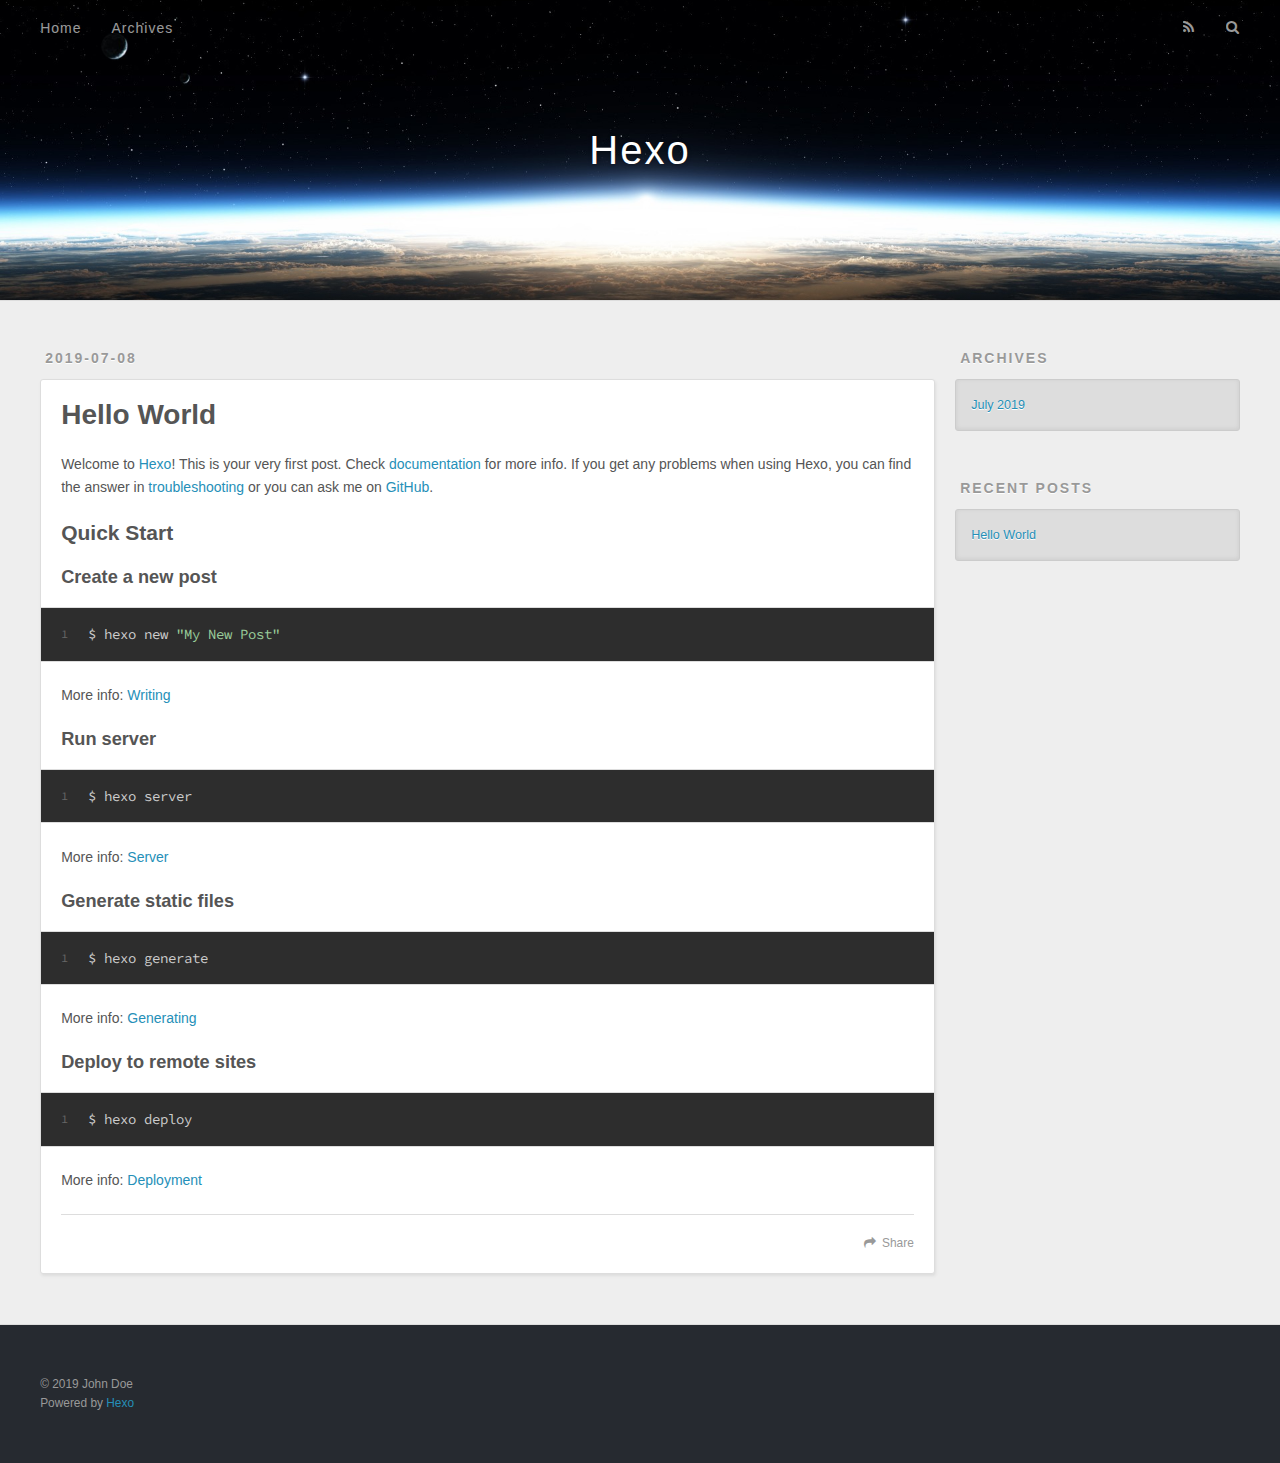
==== index.html @ 085c692a "Site updated: 2019-07-08 19:31:54" ====
<!DOCTYPE html>
<html>
<head><meta name="generator" content="Hexo 3.9.0">
  <meta charset="utf-8">
  

  
  <title>Hexo</title>
  <meta name="viewport" content="width=device-width, initial-scale=1, maximum-scale=1">
  <meta property="og:type" content="website">
<meta property="og:title" content="Hexo">
<meta property="og:url" content="http://yoursite.com/index.html">
<meta property="og:site_name" content="Hexo">
<meta property="og:locale" content="default">
<meta name="twitter:card" content="summary">
<meta name="twitter:title" content="Hexo">
  
    <link rel="alternate" href="/atom.xml" title="Hexo" type="application/atom+xml">
  
  
    <link rel="icon" href="/favicon.png">
  
  
    <link href="//fonts.googleapis.com/css?family=Source+Code+Pro" rel="stylesheet" type="text/css">
  
  <link rel="stylesheet" href="/css/style.css">
</head>
</html>
<body>
  <div id="container">
    <div id="wrap">
      <header id="header">
  <div id="banner"></div>
  <div id="header-outer" class="outer">
    <div id="header-title" class="inner">
      <h1 id="logo-wrap">
        <a href="/" id="logo">Hexo</a>
      </h1>
      
    </div>
    <div id="header-inner" class="inner">
      <nav id="main-nav">
        <a id="main-nav-toggle" class="nav-icon"></a>
        
          <a class="main-nav-link" href="/">Home</a>
        
          <a class="main-nav-link" href="/archives">Archives</a>
        
      </nav>
      <nav id="sub-nav">
        
          <a id="nav-rss-link" class="nav-icon" href="/atom.xml" title="RSS Feed"></a>
        
        <a id="nav-search-btn" class="nav-icon" title="Search"></a>
      </nav>
      <div id="search-form-wrap">
        <form action="//google.com/search" method="get" accept-charset="UTF-8" class="search-form"><input type="search" name="q" class="search-form-input" placeholder="Search"><button type="submit" class="search-form-submit">&#xF002;</button><input type="hidden" name="sitesearch" value="http://yoursite.com"></form>
      </div>
    </div>
  </div>
</header>
      <div class="outer">
        <section id="main">
  
    <article id="post-hello-world" class="article article-type-post" itemscope itemprop="blogPost">
  <div class="article-meta">
    <a href="/2019/07/08/hello-world/" class="article-date">
  <time datetime="2019-07-08T11:22:03.068Z" itemprop="datePublished">2019-07-08</time>
</a>
    
  </div>
  <div class="article-inner">
    
    
      <header class="article-header">
        
  
    <h1 itemprop="name">
      <a class="article-title" href="/2019/07/08/hello-world/">Hello World</a>
    </h1>
  

      </header>
    
    <div class="article-entry" itemprop="articleBody">
      
        <p>Welcome to <a href="https://hexo.io/" target="_blank" rel="noopener">Hexo</a>! This is your very first post. Check <a href="https://hexo.io/docs/" target="_blank" rel="noopener">documentation</a> for more info. If you get any problems when using Hexo, you can find the answer in <a href="https://hexo.io/docs/troubleshooting.html" target="_blank" rel="noopener">troubleshooting</a> or you can ask me on <a href="https://github.com/hexojs/hexo/issues" target="_blank" rel="noopener">GitHub</a>.</p>
<h2 id="Quick-Start"><a href="#Quick-Start" class="headerlink" title="Quick Start"></a>Quick Start</h2><h3 id="Create-a-new-post"><a href="#Create-a-new-post" class="headerlink" title="Create a new post"></a>Create a new post</h3><figure class="highlight bash"><table><tr><td class="gutter"><pre><span class="line">1</span><br></pre></td><td class="code"><pre><span class="line">$ hexo new <span class="string">"My New Post"</span></span><br></pre></td></tr></table></figure>
<p>More info: <a href="https://hexo.io/docs/writing.html" target="_blank" rel="noopener">Writing</a></p>
<h3 id="Run-server"><a href="#Run-server" class="headerlink" title="Run server"></a>Run server</h3><figure class="highlight bash"><table><tr><td class="gutter"><pre><span class="line">1</span><br></pre></td><td class="code"><pre><span class="line">$ hexo server</span><br></pre></td></tr></table></figure>
<p>More info: <a href="https://hexo.io/docs/server.html" target="_blank" rel="noopener">Server</a></p>
<h3 id="Generate-static-files"><a href="#Generate-static-files" class="headerlink" title="Generate static files"></a>Generate static files</h3><figure class="highlight bash"><table><tr><td class="gutter"><pre><span class="line">1</span><br></pre></td><td class="code"><pre><span class="line">$ hexo generate</span><br></pre></td></tr></table></figure>
<p>More info: <a href="https://hexo.io/docs/generating.html" target="_blank" rel="noopener">Generating</a></p>
<h3 id="Deploy-to-remote-sites"><a href="#Deploy-to-remote-sites" class="headerlink" title="Deploy to remote sites"></a>Deploy to remote sites</h3><figure class="highlight bash"><table><tr><td class="gutter"><pre><span class="line">1</span><br></pre></td><td class="code"><pre><span class="line">$ hexo deploy</span><br></pre></td></tr></table></figure>
<p>More info: <a href="https://hexo.io/docs/deployment.html" target="_blank" rel="noopener">Deployment</a></p>

      
    </div>
    <footer class="article-footer">
      <a data-url="http://yoursite.com/2019/07/08/hello-world/" data-id="cjxub2j800000m4uvscgwlo8j" class="article-share-link">Share</a>
      
      
    </footer>
  </div>
  
</article>


  


</section>
        
          <aside id="sidebar">
  
    

  
    

  
    
  
    
  <div class="widget-wrap">
    <h3 class="widget-title">Archives</h3>
    <div class="widget">
      <ul class="archive-list"><li class="archive-list-item"><a class="archive-list-link" href="/archives/2019/07/">July 2019</a></li></ul>
    </div>
  </div>


  
    
  <div class="widget-wrap">
    <h3 class="widget-title">Recent Posts</h3>
    <div class="widget">
      <ul>
        
          <li>
            <a href="/2019/07/08/hello-world/">Hello World</a>
          </li>
        
      </ul>
    </div>
  </div>

  
</aside>
        
      </div>
      <footer id="footer">
  
  <div class="outer">
    <div id="footer-info" class="inner">
      &copy; 2019 John Doe<br>
      Powered by <a href="http://hexo.io/" target="_blank">Hexo</a>
    </div>
  </div>
</footer>
    </div>
    <nav id="mobile-nav">
  
    <a href="/" class="mobile-nav-link">Home</a>
  
    <a href="/archives" class="mobile-nav-link">Archives</a>
  
</nav>
    

<script src="//ajax.googleapis.com/ajax/libs/jquery/2.0.3/jquery.min.js"></script>


  <link rel="stylesheet" href="/fancybox/jquery.fancybox.css">
  <script src="/fancybox/jquery.fancybox.pack.js"></script>


<script src="/js/script.js"></script>



  </div>
</body>
</html>
---- css/style.css ----
body {
  width: 100%;
}
body:before,
body:after {
  content: "";
  display: table;
}
body:after {
  clear: both;
}
html,
body,
div,
span,
applet,
object,
iframe,
h1,
h2,
h3,
h4,
h5,
h6,
p,
blockquote,
pre,
a,
abbr,
acronym,
address,
big,
cite,
code,
del,
dfn,
em,
img,
ins,
kbd,
q,
s,
samp,
small,
strike,
strong,
sub,
sup,
tt,
var,
dl,
dt,
dd,
ol,
ul,
li,
fieldset,
form,
label,
legend,
table,
caption,
tbody,
tfoot,
thead,
tr,
th,
td {
  margin: 0;
  padding: 0;
  border: 0;
  outline: 0;
  font-weight: inherit;
  font-style: inherit;
  font-family: inherit;
  font-size: 100%;
  vertical-align: baseline;
}
body {
  line-height: 1;
  color: #000;
  background: #fff;
}
ol,
ul {
  list-style: none;
}
table {
  border-collapse: separate;
  border-spacing: 0;
  vertical-align: middle;
}
caption,
th,
td {
  text-align: left;
  font-weight: normal;
  vertical-align: middle;
}
a img {
  border: none;
}
input,
button {
  margin: 0;
  padding: 0;
}
input::-moz-focus-inner,
button::-moz-focus-inner {
  border: 0;
  padding: 0;
}
@font-face {
  font-family: FontAwesome;
  font-style: normal;
  font-weight: normal;
  src: url("fonts/fontawesome-webfont.eot?v=#4.0.3");
  src: url("fonts/fontawesome-webfont.eot?#iefix&v=#4.0.3") format("embedded-opentype"), url("fonts/fontawesome-webfont.woff?v=#4.0.3") format("woff"), url("fonts/fontawesome-webfont.ttf?v=#4.0.3") format("truetype"), url("fonts/fontawesome-webfont.svg#fontawesomeregular?v=#4.0.3") format("svg");
}
html,
body,
#container {
  height: 100%;
}
body {
  background: #eee;
  font: 14px -apple-system, BlinkMacSystemFont, "Segoe UI", "Roboto", "Oxygen", "Ubuntu", "Cantarell", "Fira Sans", "Droid Sans", "Helvetica Neue", sans-serif;
  -webkit-text-size-adjust: 100%;
}
.outer {
  max-width: 1220px;
  margin: 0 auto;
  padding: 0 20px;
}
.outer:before,
.outer:after {
  content: "";
  display: table;
}
.outer:after {
  clear: both;
}
.inner {
  display: inline;
  float: left;
  width: 98.3333333333333%;
  margin: 0 0.8333333333333%;
}
.left,
.alignleft {
  float: left;
}
.right,
.alignright {
  float: right;
}
.clear {
  clear: both;
}
#container {
  position: relative;
}
.mobile-nav-on {
  overflow: hidden;
}
#wrap {
  height: 100%;
  width: 100%;
  position: absolute;
  top: 0;
  left: 0;
  -webkit-transition: 0.2s ease-out;
  -moz-transition: 0.2s ease-out;
  -ms-transition: 0.2s ease-out;
  transition: 0.2s ease-out;
  z-index: 1;
  background: #eee;
}
.mobile-nav-on #wrap {
  left: 280px;
}
@media screen and (min-width: 768px) {
  #main {
    display: inline;
    float: left;
    width: 73.3333333333333%;
    margin: 0 0.8333333333333%;
  }
}
.article-date,
.article-category-link,
.archive-year,
.widget-title {
  text-decoration: none;
  text-transform: uppercase;
  letter-spacing: 2px;
  color: #999;
  margin-bottom: 1em;
  margin-left: 5px;
  line-height: 1em;
  text-shadow: 0 1px #fff;
  font-weight: bold;
}
.article-inner,
.archive-article-inner {
  background: #fff;
  -webkit-box-shadow: 1px 2px 3px #ddd;
  box-shadow: 1px 2px 3px #ddd;
  border: 1px solid #ddd;
  border-radius: 3px;
}
.article-entry h1,
.widget h1 {
  font-size: 2em;
}
.article-entry h2,
.widget h2 {
  font-size: 1.5em;
}
.article-entry h3,
.widget h3 {
  font-size: 1.3em;
}
.article-entry h4,
.widget h4 {
  font-size: 1.2em;
}
.article-entry h5,
.widget h5 {
  font-size: 1em;
}
.article-entry h6,
.widget h6 {
  font-size: 1em;
  color: #999;
}
.article-entry hr,
.widget hr {
  border: 1px dashed #ddd;
}
.article-entry strong,
.widget strong {
  font-weight: bold;
}
.article-entry em,
.widget em,
.article-entry cite,
.widget cite {
  font-style: italic;
}
.article-entry sup,
.widget sup,
.article-entry sub,
.widget sub {
  font-size: 0.75em;
  line-height: 0;
  position: relative;
  vertical-align: baseline;
}
.article-entry sup,
.widget sup {
  top: -0.5em;
}
.article-entry sub,
.widget sub {
  bottom: -0.2em;
}
.article-entry small,
.widget small {
  font-size: 0.85em;
}
.article-entry acronym,
.widget acronym,
.article-entry abbr,
.widget abbr {
  border-bottom: 1px dotted;
}
.article-entry ul,
.widget ul,
.article-entry ol,
.widget ol,
.article-entry dl,
.widget dl {
  margin: 0 20px;
  line-height: 1.6em;
}
.article-entry ul ul,
.widget ul ul,
.article-entry ol ul,
.widget ol ul,
.article-entry ul ol,
.widget ul ol,
.article-entry ol ol,
.widget ol ol {
  margin-top: 0;
  margin-bottom: 0;
}
.article-entry ul,
.widget ul {
  list-style: disc;
}
.article-entry ol,
.widget ol {
  list-style: decimal;
}
.article-entry dt,
.widget dt {
  font-weight: bold;
}
#header {
  height: 300px;
  position: relative;
  border-bottom: 1px solid #ddd;
}
#header:before,
#header:after {
  content: "";
  position: absolute;
  left: 0;
  right: 0;
  height: 40px;
}
#header:before {
  top: 0;
  background: -webkit-linear-gradient(rgba(0,0,0,0.2), transparent);
  background: -moz-linear-gradient(rgba(0,0,0,0.2), transparent);
  background: -ms-linear-gradient(rgba(0,0,0,0.2), transparent);
  background: linear-gradient(rgba(0,0,0,0.2), transparent);
}
#header:after {
  bottom: 0;
  background: -webkit-linear-gradient(transparent, rgba(0,0,0,0.2));
  background: -moz-linear-gradient(transparent, rgba(0,0,0,0.2));
  background: -ms-linear-gradient(transparent, rgba(0,0,0,0.2));
  background: linear-gradient(transparent, rgba(0,0,0,0.2));
}
#header-outer {
  height: 100%;
  position: relative;
}
#header-inner {
  position: relative;
  overflow: hidden;
}
#banner {
  position: absolute;
  top: 0;
  left: 0;
  width: 100%;
  height: 100%;
  background: url("images/banner.jpg") center #000;
  -webkit-background-size: cover;
  -moz-background-size: cover;
  background-size: cover;
  z-index: -1;
}
#header-title {
  text-align: center;
  height: 40px;
  position: absolute;
  top: 50%;
  left: 0;
  margin-top: -20px;
}
#logo,
#subtitle {
  text-decoration: none;
  color: #fff;
  font-weight: 300;
  text-shadow: 0 1px 4px rgba(0,0,0,0.3);
}
#logo {
  font-size: 40px;
  line-height: 40px;
  letter-spacing: 2px;
}
#subtitle {
  font-size: 16px;
  line-height: 16px;
  letter-spacing: 1px;
}
#subtitle-wrap {
  margin-top: 16px;
}
#main-nav {
  float: left;
  margin-left: -15px;
}
.nav-icon,
.main-nav-link {
  float: left;
  color: #fff;
  opacity: 0.6;
  text-decoration: none;
  text-shadow: 0 1px rgba(0,0,0,0.2);
  -webkit-transition: opacity 0.2s;
  -moz-transition: opacity 0.2s;
  -ms-transition: opacity 0.2s;
  transition: opacity 0.2s;
  display: block;
  padding: 20px 15px;
}
.nav-icon:hover,
.main-nav-link:hover {
  opacity: 1;
}
.nav-icon {
  font-family: FontAwesome;
  text-align: center;
  font-size: 14px;
  width: 14px;
  height: 14px;
  padding: 20px 15px;
  position: relative;
  cursor: pointer;
}
.main-nav-link {
  font-weight: 300;
  letter-spacing: 1px;
}
@media screen and (max-width: 479px) {
  .main-nav-link {
    display: none;
  }
}
#main-nav-toggle {
  display: none;
}
#main-nav-toggle:before {
  content: "\f0c9";
}
@media screen and (max-width: 479px) {
  #main-nav-toggle {
    display: block;
  }
}
#sub-nav {
  float: right;
  margin-right: -15px;
}
#nav-rss-link:before {
  content: "\f09e";
}
#nav-search-btn:before {
  content: "\f002";
}
#search-form-wrap {
  position: absolute;
  top: 15px;
  width: 150px;
  height: 30px;
  right: -150px;
  opacity: 0;
  -webkit-transition: 0.2s ease-out;
  -moz-transition: 0.2s ease-out;
  -ms-transition: 0.2s ease-out;
  transition: 0.2s ease-out;
}
#search-form-wrap.on {
  opacity: 1;
  right: 0;
}
@media screen and (max-width: 479px) {
  #search-form-wrap {
    width: 100%;
    right: -100%;
  }
}
.search-form {
  position: absolute;
  top: 0;
  left: 0;
  right: 0;
  background: #fff;
  padding: 5px 15px;
  border-radius: 15px;
  -webkit-box-shadow: 0 0 10px rgba(0,0,0,0.3);
  box-shadow: 0 0 10px rgba(0,0,0,0.3);
}
.search-form-input {
  border: none;
  background: none;
  color: #555;
  width: 100%;
  font: 13px -apple-system, BlinkMacSystemFont, "Segoe UI", "Roboto", "Oxygen", "Ubuntu", "Cantarell", "Fira Sans", "Droid Sans", "Helvetica Neue", sans-serif;
  outline: none;
}
.search-form-input::-webkit-search-results-decoration,
.search-form-input::-webkit-search-cancel-button {
  -webkit-appearance: none;
}
.search-form-submit {
  position: absolute;
  top: 50%;
  right: 10px;
  margin-top: -7px;
  font: 13px FontAwesome;
  border: none;
  background: none;
  color: #bbb;
  cursor: pointer;
}
.search-form-submit:hover,
.search-form-submit:focus {
  color: #777;
}
.article {
  margin: 50px 0;
}
.article-inner {
  overflow: hidden;
}
.article-meta:before,
.article-meta:after {
  content: "";
  display: table;
}
.article-meta:after {
  clear: both;
}
.article-date {
  float: left;
}
.article-category {
  float: left;
  line-height: 1em;
  color: #ccc;
  text-shadow: 0 1px #fff;
  margin-left: 8px;
}
.article-category:before {
  content: "\2022";
}
.article-category-link {
  margin: 0 12px 1em;
}
.article-header {
  padding: 20px 20px 0;
}
.article-title {
  text-decoration: none;
  font-size: 2em;
  font-weight: bold;
  color: #555;
  line-height: 1.1em;
  -webkit-transition: color 0.2s;
  -moz-transition: color 0.2s;
  -ms-transition: color 0.2s;
  transition: color 0.2s;
}
a.article-title:hover {
  color: #258fb8;
}
.article-entry {
  color: #555;
  padding: 0 20px;
}
.article-entry:before,
.article-entry:after {
  content: "";
  display: table;
}
.article-entry:after {
  clear: both;
}
.article-entry p,
.article-entry table {
  line-height: 1.6em;
  margin: 1.6em 0;
}
.article-entry h1,
.article-entry h2,
.article-entry h3,
.article-entry h4,
.article-entry h5,
.article-entry h6 {
  font-weight: bold;
}
.article-entry h1,
.article-entry h2,
.article-entry h3,
.article-entry h4,
.article-entry h5,
.article-entry h6 {
  line-height: 1.1em;
  margin: 1.1em 0;
}
.article-entry a {
  color: #258fb8;
  text-decoration: none;
}
.article-entry a:hover {
  text-decoration: underline;
}
.article-entry ul,
.article-entry ol,
.article-entry dl {
  margin-top: 1.6em;
  margin-bottom: 1.6em;
}
.article-entry img,
.article-entry video {
  max-width: 100%;
  height: auto;
  display: block;
  margin: auto;
}
.article-entry iframe {
  border: none;
}
.article-entry table {
  width: 100%;
  border-collapse: collapse;
  border-spacing: 0;
}
.article-entry th {
  font-weight: bold;
  border-bottom: 3px solid #ddd;
  padding-bottom: 0.5em;
}
.article-entry td {
  border-bottom: 1px solid #ddd;
  padding: 10px 0;
}
.article-entry blockquote {
  font-family: Georgia, "Times New Roman", serif;
  font-size: 1.4em;
  margin: 1.6em 20px;
  text-align: center;
}
.article-entry blockquote footer {
  font-size: 14px;
  margin: 1.6em 0;
  font-family: -apple-system, BlinkMacSystemFont, "Segoe UI", "Roboto", "Oxygen", "Ubuntu", "Cantarell", "Fira Sans", "Droid Sans", "Helvetica Neue", sans-serif;
}
.article-entry blockquote footer cite:before {
  content: "—";
  padding: 0 0.5em;
}
.article-entry .pullquote {
  text-align: left;
  width: 45%;
  margin: 0;
}
.article-entry .pullquote.left {
  margin-left: 0.5em;
  margin-right: 1em;
}
.article-entry .pullquote.right {
  margin-right: 0.5em;
  margin-left: 1em;
}
.article-entry .caption {
  color: #999;
  display: block;
  font-size: 0.9em;
  margin-top: 0.5em;
  position: relative;
  text-align: center;
}
.article-entry .video-container {
  position: relative;
  padding-top: 56.25%;
  height: 0;
  overflow: hidden;
}
.article-entry .video-container iframe,
.article-entry .video-container object,
.article-entry .video-container embed {
  position: absolute;
  top: 0;
  left: 0;
  width: 100%;
  height: 100%;
  margin-top: 0;
}
.article-more-link a {
  display: inline-block;
  line-height: 1em;
  padding: 6px 15px;
  border-radius: 15px;
  background: #eee;
  color: #999;
  text-shadow: 0 1px #fff;
  text-decoration: none;
}
.article-more-link a:hover {
  background: #258fb8;
  color: #fff;
  text-decoration: none;
  text-shadow: 0 1px #1e7293;
}
.article-footer {
  font-size: 0.85em;
  line-height: 1.6em;
  border-top: 1px solid #ddd;
  padding-top: 1.6em;
  margin: 0 20px 20px;
}
.article-footer:before,
.article-footer:after {
  content: "";
  display: table;
}
.article-footer:after {
  clear: both;
}
.article-footer a {
  color: #999;
  text-decoration: none;
}
.article-footer a:hover {
  color: #555;
}
.article-tag-list-item {
  float: left;
  margin-right: 10px;
}
.article-tag-list-link:before {
  content: "#";
}
.article-comment-link {
  float: right;
}
.article-comment-link:before {
  content: "\f075";
  font-family: FontAwesome;
  padding-right: 8px;
}
.article-share-link {
  cursor: pointer;
  float: right;
  margin-left: 20px;
}
.article-share-link:before {
  content: "\f064";
  font-family: FontAwesome;
  padding-right: 6px;
}
#article-nav {
  position: relative;
}
#article-nav:before,
#article-nav:after {
  content: "";
  display: table;
}
#article-nav:after {
  clear: both;
}
@media screen and (min-width: 768px) {
  #article-nav {
    margin: 50px 0;
  }
  #article-nav:before {
    width: 8px;
    height: 8px;
    position: absolute;
    top: 50%;
    left: 50%;
    margin-top: -4px;
    margin-left: -4px;
    content: "";
    border-radius: 50%;
    background: #ddd;
    -webkit-box-shadow: 0 1px 2px #fff;
    box-shadow: 0 1px 2px #fff;
  }
}
.article-nav-link-wrap {
  text-decoration: none;
  text-shadow: 0 1px #fff;
  color: #999;
  -webkit-box-sizing: border-box;
  -moz-box-sizing: border-box;
  box-sizing: border-box;
  margin-top: 50px;
  text-align: center;
  display: block;
}
.article-nav-link-wrap:hover {
  color: #555;
}
@media screen and (min-width: 768px) {
  .article-nav-link-wrap {
    width: 50%;
    margin-top: 0;
  }
}
@media screen and (min-width: 768px) {
  #article-nav-newer {
    float: left;
    text-align: right;
    padding-right: 20px;
  }
}
@media screen and (min-width: 768px) {
  #article-nav-older {
    float: right;
    text-align: left;
    padding-left: 20px;
  }
}
.article-nav-caption {
  text-transform: uppercase;
  letter-spacing: 2px;
  color: #ddd;
  line-height: 1em;
  font-weight: bold;
}
#article-nav-newer .article-nav-caption {
  margin-right: -2px;
}
.article-nav-title {
  font-size: 0.85em;
  line-height: 1.6em;
  margin-top: 0.5em;
}
.article-share-box {
  position: absolute;
  display: none;
  background: #fff;
  -webkit-box-shadow: 1px 2px 10px rgba(0,0,0,0.2);
  box-shadow: 1px 2px 10px rgba(0,0,0,0.2);
  border-radius: 3px;
  margin-left: -145px;
  overflow: hidden;
  z-index: 1;
}
.article-share-box.on {
  display: block;
}
.article-share-input {
  width: 100%;
  background: none;
  -webkit-box-sizing: border-box;
  -moz-box-sizing: border-box;
  box-sizing: border-box;
  font: 14px -apple-system, BlinkMacSystemFont, "Segoe UI", "Roboto", "Oxygen", "Ubuntu", "Cantarell", "Fira Sans", "Droid Sans", "Helvetica Neue", sans-serif;
  padding: 0 15px;
  color: #555;
  outline: none;
  border: 1px solid #ddd;
  border-radius: 3px 3px 0 0;
  height: 36px;
  line-height: 36px;
}
.article-share-links {
  background: #eee;
}
.article-share-links:before,
.article-share-links:after {
  content: "";
  display: table;
}
.article-share-links:after {
  clear: both;
}
.article-share-twitter,
.article-share-facebook,
.article-share-pinterest,
.article-share-google {
  width: 50px;
  height: 36px;
  display: block;
  float: left;
  position: relative;
  color: #999;
  text-shadow: 0 1px #fff;
}
.article-share-twitter:before,
.article-share-facebook:before,
.article-share-pinterest:before,
.article-share-google:before {
  font-size: 20px;
  font-family: FontAwesome;
  width: 20px;
  height: 20px;
  position: absolute;
  top: 50%;
  left: 50%;
  margin-top: -10px;
  margin-left: -10px;
  text-align: center;
}
.article-share-twitter:hover,
.article-share-facebook:hover,
.article-share-pinterest:hover,
.article-share-google:hover {
  color: #fff;
}
.article-share-twitter:before {
  content: "\f099";
}
.article-share-twitter:hover {
  background: #00aced;
  text-shadow: 0 1px #008abe;
}
.article-share-facebook:before {
  content: "\f09a";
}
.article-share-facebook:hover {
  background: #3b5998;
  text-shadow: 0 1px #2f477a;
}
.article-share-pinterest:before {
  content: "\f0d2";
}
.article-share-pinterest:hover {
  background: #cb2027;
  text-shadow: 0 1px #a21a1f;
}
.article-share-google:before {
  content: "\f0d5";
}
.article-share-google:hover {
  background: #dd4b39;
  text-shadow: 0 1px #be3221;
}
.article-gallery {
  background: #000;
  position: relative;
}
.article-gallery-photos {
  position: relative;
  overflow: hidden;
}
.article-gallery-img {
  display: none;
  max-width: 100%;
}
.article-gallery-img:first-child {
  display: block;
}
.article-gallery-img.loaded {
  position: absolute;
  display: block;
}
.article-gallery-img img {
  display: block;
  max-width: 100%;
  margin: 0 auto;
}
#comments {
  background: #fff;
  -webkit-box-shadow: 1px 2px 3px #ddd;
  box-shadow: 1px 2px 3px #ddd;
  padding: 20px;
  border: 1px solid #ddd;
  border-radius: 3px;
  margin: 50px 0;
}
#comments a {
  color: #258fb8;
}
.archives-wrap {
  margin: 50px 0;
}
.archives:before,
.archives:after {
  content: "";
  display: table;
}
.archives:after {
  clear: both;
}
.archive-year-wrap {
  margin-bottom: 1em;
}
.archives {
  -webkit-column-gap: 10px;
  -moz-column-gap: 10px;
  column-gap: 10px;
}
@media screen and (min-width: 480px) and (max-width: 767px) {
  .archives {
    -webkit-column-count: 2;
    -moz-column-count: 2;
    column-count: 2;
  }
}
@media screen and (min-width: 768px) {
  .archives {
    -webkit-column-count: 3;
    -moz-column-count: 3;
    column-count: 3;
  }
}
.archive-article {
  -webkit-column-break-inside: avoid;
  page-break-inside: avoid;
  overflow: hidden;
  break-inside: avoid-column;
}
.archive-article-inner {
  padding: 10px;
  margin-bottom: 15px;
}
.archive-article-title {
  text-decoration: none;
  font-weight: bold;
  color: #555;
  -webkit-transition: color 0.2s;
  -moz-transition: color 0.2s;
  -ms-transition: color 0.2s;
  transition: color 0.2s;
  line-height: 1.6em;
}
.archive-article-title:hover {
  color: #258fb8;
}
.archive-article-footer {
  margin-top: 1em;
}
.archive-article-date {
  color: #999;
  text-decoration: none;
  font-size: 0.85em;
  line-height: 1em;
  margin-bottom: 0.5em;
  display: block;
}
#page-nav {
  margin: 50px auto;
  background: #fff;
  -webkit-box-shadow: 1px 2px 3px #ddd;
  box-shadow: 1px 2px 3px #ddd;
  border: 1px solid #ddd;
  border-radius: 3px;
  text-align: center;
  color: #999;
  overflow: hidden;
}
#page-nav:before,
#page-nav:after {
  content: "";
  display: table;
}
#page-nav:after {
  clear: both;
}
#page-nav a,
#page-nav span {
  padding: 10px 20px;
  line-height: 1;
  height: 2ex;
}
#page-nav a {
  color: #999;
  text-decoration: none;
}
#page-nav a:hover {
  background: #999;
  color: #fff;
}
#page-nav .prev {
  float: left;
}
#page-nav .next {
  float: right;
}
#page-nav .page-number {
  display: inline-block;
}
@media screen and (max-width: 479px) {
  #page-nav .page-number {
    display: none;
  }
}
#page-nav .current {
  color: #555;
  font-weight: bold;
}
#page-nav .space {
  color: #ddd;
}
#footer {
  background: #262a30;
  padding: 50px 0;
  border-top: 1px solid #ddd;
  color: #999;
}
#footer a {
  color: #258fb8;
  text-decoration: none;
}
#footer a:hover {
  text-decoration: underline;
}
#footer-info {
  line-height: 1.6em;
  font-size: 0.85em;
}
.article-entry pre,
.article-entry .highlight {
  background: #2d2d2d;
  margin: 0 -20px;
  padding: 15px 20px;
  border-style: solid;
  border-color: #ddd;
  border-width: 1px 0;
  overflow: auto;
  color: #ccc;
  line-height: 22.400000000000002px;
}
.article-entry .highlight .gutter pre,
.article-entry .gist .gist-file .gist-data .line-numbers {
  color: #666;
  font-size: 0.85em;
}
.article-entry pre,
.article-entry code {
  font-family: "Source Code Pro", Consolas, Monaco, Menlo, Consolas, monospace;
}
.article-entry code {
  background: #eee;
  text-shadow: 0 1px #fff;
  padding: 0 0.3em;
}
.article-entry pre code {
  background: none;
  text-shadow: none;
  padding: 0;
}
.article-entry .highlight pre {
  border: none;
  margin: 0;
  padding: 0;
}
.article-entry .highlight table {
  margin: 0;
  width: auto;
}
.article-entry .highlight td {
  border: none;
  padding: 0;
}
.article-entry .highlight figcaption {
  font-size: 0.85em;
  color: #999;
  line-height: 1em;
  margin-bottom: 1em;
}
.article-entry .highlight figcaption:before,
.article-entry .highlight figcaption:after {
  content: "";
  display: table;
}
.article-entry .highlight figcaption:after {
  clear: both;
}
.article-entry .highlight figcaption a {
  float: right;
}
.article-entry .highlight .gutter pre {
  text-align: right;
  padding-right: 20px;
}
.article-entry .highlight .line {
  height: 22.400000000000002px;
}
.article-entry .highlight .line.marked {
  background: #515151;
}
.article-entry .gist {
  margin: 0 -20px;
  border-style: solid;
  border-color: #ddd;
  border-width: 1px 0;
  background: #2d2d2d;
  padding: 15px 20px 15px 0;
}
.article-entry .gist .gist-file {
  border: none;
  font-family: "Source Code Pro", Consolas, Monaco, Menlo, Consolas, monospace;
  margin: 0;
}
.article-entry .gist .gist-file .gist-data {
  background: none;
  border: none;
}
.article-entry .gist .gist-file .gist-data .line-numbers {
  background: none;
  border: none;
  padding: 0 20px 0 0;
}
.article-entry .gist .gist-file .gist-data .line-data {
  padding: 0 !important;
}
.article-entry .gist .gist-file .highlight {
  margin: 0;
  padding: 0;
  border: none;
}
.article-entry .gist .gist-file .gist-meta {
  background: #2d2d2d;
  color: #999;
  font: 0.85em -apple-system, BlinkMacSystemFont, "Segoe UI", "Roboto", "Oxygen", "Ubuntu", "Cantarell", "Fira Sans", "Droid Sans", "Helvetica Neue", sans-serif;
  text-shadow: 0 0;
  padding: 0;
  margin-top: 1em;
  margin-left: 20px;
}
.article-entry .gist .gist-file .gist-meta a {
  color: #258fb8;
  font-weight: normal;
}
.article-entry .gist .gist-file .gist-meta a:hover {
  text-decoration: underline;
}
pre .comment,
pre .title {
  color: #999;
}
pre .variable,
pre .attribute,
pre .tag,
pre .regexp,
pre .ruby .constant,
pre .xml .tag .title,
pre .xml .pi,
pre .xml .doctype,
pre .html .doctype,
pre .css .id,
pre .css .class,
pre .css .pseudo {
  color: #f2777a;
}
pre .number,
pre .preprocessor,
pre .built_in,
pre .literal,
pre .params,
pre .constant {
  color: #f99157;
}
pre .class,
pre .ruby .class .title,
pre .css .rules .attribute {
  color: #9c9;
}
pre .string,
pre .value,
pre .inheritance,
pre .header,
pre .ruby .symbol,
pre .xml .cdata {
  color: #9c9;
}
pre .css .hexcolor {
  color: #6cc;
}
pre .function,
pre .python .decorator,
pre .python .title,
pre .ruby .function .title,
pre .ruby .title .keyword,
pre .perl .sub,
pre .javascript .title,
pre .coffeescript .title {
  color: #69c;
}
pre .keyword,
pre .javascript .function {
  color: #c9c;
}
@media screen and (max-width: 479px) {
  #mobile-nav {
    position: absolute;
    top: 0;
    left: 0;
    width: 280px;
    height: 100%;
    background: #191919;
    border-right: 1px solid #fff;
  }
}
@media screen and (max-width: 479px) {
  .mobile-nav-link {
    display: block;
    color: #999;
    text-decoration: none;
    padding: 15px 20px;
    font-weight: bold;
  }
  .mobile-nav-link:hover {
    color: #fff;
  }
}
@media screen and (min-width: 768px) {
  #sidebar {
    display: inline;
    float: left;
    width: 23.3333333333333%;
    margin: 0 0.8333333333333%;
  }
}
.widget-wrap {
  margin: 50px 0;
}
.widget {
  color: #777;
  text-shadow: 0 1px #fff;
  background: #ddd;
  -webkit-box-shadow: 0 -1px 4px #ccc inset;
  box-shadow: 0 -1px 4px #ccc inset;
  border: 1px solid #ccc;
  padding: 15px;
  border-radius: 3px;
}
.widget a {
  color: #258fb8;
  text-decoration: none;
}
.widget a:hover {
  text-decoration: underline;
}
.widget ul ul,
.widget ol ul,
.widget dl ul,
.widget ul ol,
.widget ol ol,
.widget dl ol,
.widget ul dl,
.widget ol dl,
.widget dl dl {
  margin-left: 15px;
  list-style: disc;
}
.widget {
  line-height: 1.6em;
  word-wrap: break-word;
  font-size: 0.9em;
}
.widget ul,
.widget ol {
  list-style: none;
  margin: 0;
}
.widget ul ul,
.widget ol ul,
.widget ul ol,
.widget ol ol {
  margin: 0 20px;
}
.widget ul ul,
.widget ol ul {
  list-style: disc;
}
.widget ul ol,
.widget ol ol {
  list-style: decimal;
}
.category-list-count,
.tag-list-count,
.archive-list-count {
  padding-left: 5px;
  color: #999;
  font-size: 0.85em;
}
.category-list-count:before,
.tag-list-count:before,
.archive-list-count:before {
  content: "(";
}
.category-list-count:after,
.tag-list-count:after,
.archive-list-count:after {
  content: ")";
}
.tagcloud a {
  margin-right: 5px;
  display: inline-block;
}
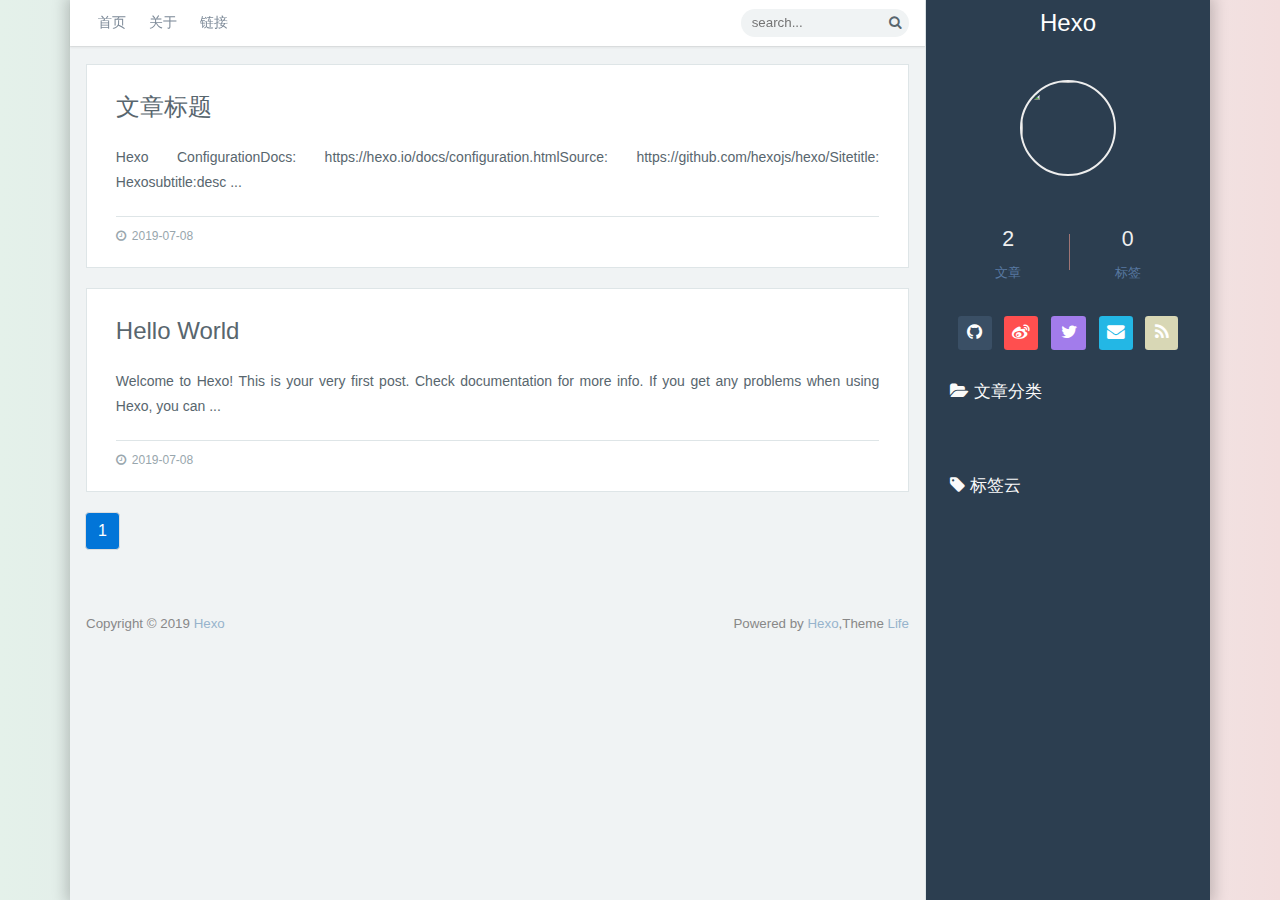
==== commit 051647e6: "Site updated: 2019-07-08 19:56:11" ====
--- a/index.html
+++ b/index.html
@@ -1,184 +1,259 @@
-<!DOCTYPE html>
-<html>
+
+
+
+
+
+
+
+
+
+
+
+
+
+
+
+<!doctype html>
+<html lang>
 <head><meta name="generator" content="Hexo 3.9.0">
-  <meta charset="utf-8">
-  
-
-  
+  <meta charset="UTF-8">
+  <meta http-equiv="X-UA-Compatible" content="IE=edge, chrome=1">
+  <meta name="renderer" content="webkit">
+  <meta name="viewport" content="width=device-width, initial-scale=1, maximum-scale=1, shrink-to-fit=no" , user-scalable="no"">
   <title>Hexo</title>
-  <meta name="viewport" content="width=device-width, initial-scale=1, maximum-scale=1">
-  <meta property="og:type" content="website">
-<meta property="og:title" content="Hexo">
-<meta property="og:url" content="http://yoursite.com/index.html">
-<meta property="og:site_name" content="Hexo">
-<meta property="og:locale" content="default">
-<meta name="twitter:card" content="summary">
-<meta name="twitter:title" content="Hexo">
-  
-    <link rel="alternate" href="/atom.xml" title="Hexo" type="application/atom+xml">
-  
-  
-    <link rel="icon" href="/favicon.png">
-  
-  
-    <link href="//fonts.googleapis.com/css?family=Source+Code+Pro" rel="stylesheet" type="text/css">
-  
-  <link rel="stylesheet" href="/css/style.css">
+  <link rel="shortcut icon" href>
+  
+    
+    
+      <link rel="stylesheet" href="/css/bootstrap.min.css">
+    
+      <link rel="stylesheet" href="/css/font-awesome.min.css">
+    
+      <link rel="stylesheet" href="/css/atom-one-dark.css">
+    
+      <link rel="stylesheet" href="/css/jquery.fancybox.css">
+    
+      <link rel="stylesheet" href="/css/nprogress.min.css">
+    
+      <link rel="stylesheet" href="/css/valine.css">
+    
+      <link rel="stylesheet" href="/css/life.css">
+    
+  
+
+  
+
+  <!-- jQuery first, then Tether, then Bootstrap JS. -->
+  
+  
+  
+    <script src="/js/jquery-2.2.4.min.js"></script>
+  
+    <script src="https://cdn1.lncld.net/static/js/3.1.0/av-min.js"></script>
+  
+    <script src="/js/jquery.pjax.js"></script>
+  
+    <script src="/js/nprogress.min.js"></script>
+  
+    <script src="/js/tether.min.js"></script>
+  
+    <script src="/js/bootstrap.min.js"></script>
+  
+    <script src="/js/highlight.min.js"></script>
+  
+    <script src="/js/highlightjs-line-numbers.min.js"></script>
+  
+    <script src="/js/jquery.fancybox.js"></script>
+  
+    <script src="/js/jquery.qrcode.min.js"></script>
+  
+    <script src="/js/Valine.min.js"></script>
+  
+  
 </head>
+<body>
+<script>AV.init({appId:'',appKey:''});</script>
+<script type="text/javascript">
+      var config = {
+            ClasS: 'Counter',
+            el:'.views',
+            elP: '.views-post'
+      }
+</script>
+<div class="container">
+    <div class="row blog-box-shadow">
+        <!--博客主栏开始-->
+        <div class="col-xl-9 col-lg-12 blog-main" id="pjax-box">
+            <header class="blog-header">
+                <a href="http://yoursite.com" class="blog-header-mobile-title">Hexo</a>
+                <a href="javascript:;" class="blog-header-navbar-btn"><i class="fa fa-bars"></i></a>
+                <nav class="blog-header-navbar blog-header-fixed">
+                    <ul class="blog-navbar-links">
+                        
+                          <li class="blog-nav-item"><a href="/" class="transition">首页</a></li>
+                        
+                          <li class="blog-nav-item"><a href="/about/" class="transition">关于</a></li>
+                        
+                          <li class="blog-nav-item"><a href="/links/" class="transition">链接</a></li>
+                        
+                        <div class="blog-navbar-right">
+                            <form action>
+                                <div class="input-group">
+                                    <input type="text" class="blog-header-search" placeholder="search...">
+                                    <buttn type="submit" class="blog-header-search-btn"><i class="fa fa-search"></i></buttn>
+                                </div>
+                            </form>
+                        </div>
+                    </ul>
+                </nav>
+            </header>
+                
+<div class="blog-main-post">
+	<div class="index-post-br"></div>
+  
+
+
+
+<article class="blog-post-block">
+    
+
+    <div class="blog-post-block-padding">
+        <a href="/2019/07/08/文章标题/">文章标题</a>
+        <section>
+            
+                
+                Hexo ConfigurationDocs: https://hexo.io/docs/configuration.htmlSource: https://github.com/hexojs/hexo/Sitetitle: Hexosubtitle:desc
+                ...
+            
+        </section>
+        <footer>
+        
+            <time datetime="2019-07-08T11:52:25.000Z"><i class="fa fa-clock-o"></i>2019-07-08</time>
+        
+        
+        
+        
+        
+        </footer>
+    </div>
+</article>
+
+
+<article class="blog-post-block">
+    
+
+    <div class="blog-post-block-padding">
+        <a href="/2019/07/08/hello-world/">Hello World</a>
+        <section>
+            
+                
+                Welcome to Hexo! This is your very first post. Check documentation for more info. If you get any problems when using Hexo, you can
+                ...
+            
+        </section>
+        <footer>
+        
+            <time datetime="2019-07-08T11:22:03.068Z"><i class="fa fa-clock-o"></i>2019-07-08</time>
+        
+        
+        
+        
+        
+        </footer>
+    </div>
+</article>
+
+
+
+  
+    <nav id="pagination" class="blog-pagination">
+            <span class="page-number current">1</span>
+    </nav>
+
+ </div>
+
+                
+            <footer class="blog-footer">
+                <p class="blog-footer-left">Copyright ©  2019 <a href="http://yoursite.com">Hexo</a></p>
+                <p class="blog-footer-right">Powered by <a href="https://hexo.io" target="_blank">Hexo</a>,Theme <a href="https://note.isweic.com/themes-life/" target="_blank">Life</a></p>
+            </footer>
+        </div><!--博客主栏结束-->
+        <!--博客侧边栏开始-->
+        <div class="col-xl-3 blog-sidebar">
+            <div class="blog-sidebar-title">
+                <a href>Hexo</a>
+            </div>
+            <div class="blog-sidebar-logo">
+                <img src="http://dl.weic96.cn/logo.png">
+            </div>
+            <div class="blog-sidebar-count blog-sidebar-padding">
+                <div class="blog-sidebar-count-left">
+                    <p class="blog-sidebar-count-p">2</p>
+                    <span class="blog-sidebar-count-span">文章</span>
+                </div>
+                <div class="blog-sidebar-count-right">
+                    <p class="blog-sidebar-count-p">0</p>
+                    <span class="blog-sidebar-count-span">标签</span>
+                </div>
+                <div style="clear: both;"></div>
+            </div>
+            <div class="blog-sidebar-icon blog-sidebar-padding">
+                <ul>
+                    <li><a href class="icon-github" target="_blank" data-toggle="tooltip" data-placement="top" title="Github"><i class="fa fa-github"></i></a></li>
+                    <li><a href class="icon-weibo" target="_blank" data-toggle="tooltip" data-placement="top" title="新浪微博"><i class="fa fa-weibo"></i></a></li>
+                    <li><a href class="icon-twitter" target="_blank" data-toggle="tooltip" data-placement="top" title="Twitter"><i class="fa fa-twitter"></i></a></li>
+                    <!--<li><a href="" class="icon-facebook" target="_blank" data-toggle="tooltip" data-placement="top" title="FaceBook"><i class="fa fa-facebook"></i></a></li>-->
+                    <li><a href="mailto:" class="icon-email" data-toggle="tooltip" data-placement="top" title="E-Mail"><i class="fa fa-envelope"></i></a></li>
+                    <li><a href class="icon-rss" data-toggle="tooltip" target="_blank" data-placement="top" title="RSS"><i class="fa fa-rss"></i></a></li>
+                </ul>
+            </div>
+            <div class="blog-sidebar-categories">
+                <h4 class="blog-sidebar-h4"><i class="fa fa-folder-open"></i>&nbsp;文章分类</h4>
+                <ul class="list-group blog-sidebar-padding">
+                  
+                </ul>
+            </div>
+            <div class="blog-sidebar-tags">
+                <h4 class="blog-sidebar-h4"><i class="fa fa-tag"></i>&nbsp;标签云</h4>
+                <ul class="blog-sidebar-tags-ul blog-sidebar-padding">
+                  
+                </ul>
+            </div>
+            <script>
+              // 博客侧栏标签云随机色
+              var tag_cloud = $('.tag-could');
+              tag_cloud.each(function () {
+                  var Cnum = 9;
+                  var Crand = parseInt(Math.random() * Cnum);
+                  $(this).addClass("tag-could" + Crand);
+              })
+            </script>
+            <!--返回顶部按钮-->
+            <div class="retop">
+                <i class="fa fa-angle-up"></i>
+            </div>
+        </div><!--博客侧边栏结束-->
+    </div>
+</div>
+<script src="/js/LeanStatistics.min.js"></script>
+<script src="/js/Life.js"></script>
+<script type="text/javascript">
+    hljs.initHighlightingOnLoad();
+    hljs.initLineNumbersOnLoad();
+    otherF();
+    LeanStatistics();
+    $(document).pjax('a', '#pjax-box', {fragment:'#pjax-box', timeout:8000}).on('pjax:complete', function() {
+      $('pre code').each(function(i, block){
+        hljs.highlightBlock(block);
+      })
+      $('code.hljs').each(function(i, block) {
+        hljs.lineNumbersBlock(block);
+      });
+      LeanStatistics();
+    }).on('pjax:start', function() { NProgress.start(); }).on('pjax:end',   function() {
+      NProgress.done();
+      otherF();
+    });
+</script>
+</body>
 </html>
-<body>
-  <div id="container">
-    <div id="wrap">
-      <header id="header">
-  <div id="banner"></div>
-  <div id="header-outer" class="outer">
-    <div id="header-title" class="inner">
-      <h1 id="logo-wrap">
-        <a href="/" id="logo">Hexo</a>
-      </h1>
-      
-    </div>
-    <div id="header-inner" class="inner">
-      <nav id="main-nav">
-        <a id="main-nav-toggle" class="nav-icon"></a>
-        
-          <a class="main-nav-link" href="/">Home</a>
-        
-          <a class="main-nav-link" href="/archives">Archives</a>
-        
-      </nav>
-      <nav id="sub-nav">
-        
-          <a id="nav-rss-link" class="nav-icon" href="/atom.xml" title="RSS Feed"></a>
-        
-        <a id="nav-search-btn" class="nav-icon" title="Search"></a>
-      </nav>
-      <div id="search-form-wrap">
-        <form action="//google.com/search" method="get" accept-charset="UTF-8" class="search-form"><input type="search" name="q" class="search-form-input" placeholder="Search"><button type="submit" class="search-form-submit">&#xF002;</button><input type="hidden" name="sitesearch" value="http://yoursite.com"></form>
-      </div>
-    </div>
-  </div>
-</header>
-      <div class="outer">
-        <section id="main">
-  
-    <article id="post-hello-world" class="article article-type-post" itemscope itemprop="blogPost">
-  <div class="article-meta">
-    <a href="/2019/07/08/hello-world/" class="article-date">
-  <time datetime="2019-07-08T11:22:03.068Z" itemprop="datePublished">2019-07-08</time>
-</a>
-    
-  </div>
-  <div class="article-inner">
-    
-    
-      <header class="article-header">
-        
-  
-    <h1 itemprop="name">
-      <a class="article-title" href="/2019/07/08/hello-world/">Hello World</a>
-    </h1>
-  
-
-      </header>
-    
-    <div class="article-entry" itemprop="articleBody">
-      
-        <p>Welcome to <a href="https://hexo.io/" target="_blank" rel="noopener">Hexo</a>! This is your very first post. Check <a href="https://hexo.io/docs/" target="_blank" rel="noopener">documentation</a> for more info. If you get any problems when using Hexo, you can find the answer in <a href="https://hexo.io/docs/troubleshooting.html" target="_blank" rel="noopener">troubleshooting</a> or you can ask me on <a href="https://github.com/hexojs/hexo/issues" target="_blank" rel="noopener">GitHub</a>.</p>
-<h2 id="Quick-Start"><a href="#Quick-Start" class="headerlink" title="Quick Start"></a>Quick Start</h2><h3 id="Create-a-new-post"><a href="#Create-a-new-post" class="headerlink" title="Create a new post"></a>Create a new post</h3><figure class="highlight bash"><table><tr><td class="gutter"><pre><span class="line">1</span><br></pre></td><td class="code"><pre><span class="line">$ hexo new <span class="string">"My New Post"</span></span><br></pre></td></tr></table></figure>
-<p>More info: <a href="https://hexo.io/docs/writing.html" target="_blank" rel="noopener">Writing</a></p>
-<h3 id="Run-server"><a href="#Run-server" class="headerlink" title="Run server"></a>Run server</h3><figure class="highlight bash"><table><tr><td class="gutter"><pre><span class="line">1</span><br></pre></td><td class="code"><pre><span class="line">$ hexo server</span><br></pre></td></tr></table></figure>
-<p>More info: <a href="https://hexo.io/docs/server.html" target="_blank" rel="noopener">Server</a></p>
-<h3 id="Generate-static-files"><a href="#Generate-static-files" class="headerlink" title="Generate static files"></a>Generate static files</h3><figure class="highlight bash"><table><tr><td class="gutter"><pre><span class="line">1</span><br></pre></td><td class="code"><pre><span class="line">$ hexo generate</span><br></pre></td></tr></table></figure>
-<p>More info: <a href="https://hexo.io/docs/generating.html" target="_blank" rel="noopener">Generating</a></p>
-<h3 id="Deploy-to-remote-sites"><a href="#Deploy-to-remote-sites" class="headerlink" title="Deploy to remote sites"></a>Deploy to remote sites</h3><figure class="highlight bash"><table><tr><td class="gutter"><pre><span class="line">1</span><br></pre></td><td class="code"><pre><span class="line">$ hexo deploy</span><br></pre></td></tr></table></figure>
-<p>More info: <a href="https://hexo.io/docs/deployment.html" target="_blank" rel="noopener">Deployment</a></p>
-
-      
-    </div>
-    <footer class="article-footer">
-      <a data-url="http://yoursite.com/2019/07/08/hello-world/" data-id="cjxub2j800000m4uvscgwlo8j" class="article-share-link">Share</a>
-      
-      
-    </footer>
-  </div>
-  
-</article>
-
-
-  
-
-
-</section>
-        
-          <aside id="sidebar">
-  
-    
-
-  
-    
-
-  
-    
-  
-    
-  <div class="widget-wrap">
-    <h3 class="widget-title">Archives</h3>
-    <div class="widget">
-      <ul class="archive-list"><li class="archive-list-item"><a class="archive-list-link" href="/archives/2019/07/">July 2019</a></li></ul>
-    </div>
-  </div>
-
-
-  
-    
-  <div class="widget-wrap">
-    <h3 class="widget-title">Recent Posts</h3>
-    <div class="widget">
-      <ul>
-        
-          <li>
-            <a href="/2019/07/08/hello-world/">Hello World</a>
-          </li>
-        
-      </ul>
-    </div>
-  </div>
-
-  
-</aside>
-        
-      </div>
-      <footer id="footer">
-  
-  <div class="outer">
-    <div id="footer-info" class="inner">
-      &copy; 2019 John Doe<br>
-      Powered by <a href="http://hexo.io/" target="_blank">Hexo</a>
-    </div>
-  </div>
-</footer>
-    </div>
-    <nav id="mobile-nav">
-  
-    <a href="/" class="mobile-nav-link">Home</a>
-  
-    <a href="/archives" class="mobile-nav-link">Archives</a>
-  
-</nav>
-    
-
-<script src="//ajax.googleapis.com/ajax/libs/jquery/2.0.3/jquery.min.js"></script>
-
-
-  <link rel="stylesheet" href="/fancybox/jquery.fancybox.css">
-  <script src="/fancybox/jquery.fancybox.pack.js"></script>
-
-
-<script src="/js/script.js"></script>
-
-
-
-  </div>
-</body>
-</html>--- a/css/atom-one-dark.css
+++ b/css/atom-one-dark.css
@@ -0,0 +1,126 @@
+/*
+
+Atom One Dark by Daniel Gamage
+Original One Dark Syntax theme from https://github.com/atom/one-dark-syntax
+
+base:    #282c34
+mono-1:  #abb2bf
+mono-2:  #818896
+mono-3:  #5c6370
+hue-1:   #56b6c2
+hue-2:   #61aeee
+hue-3:   #c678dd
+hue-4:   #98c379
+hue-5:   #e06c75
+hue-5-2: #be5046
+hue-6:   #d19a66
+hue-6-2: #e6c07b
+
+*/
+
+.hljs {
+  display: block;
+  overflow-x: auto;
+  padding: 0.5em;
+  color: #abb2bf;
+  /*background: #282c34;*/
+  background: #3c4657;
+}
+
+.hljs-comment,
+.hljs-quote {
+  color: #5c6370;
+  font-style: italic;
+}
+
+.hljs-doctag,
+.hljs-keyword,
+.hljs-formula {
+  color: #c678dd;
+}
+
+.hljs-section,
+.hljs-name,
+.hljs-selector-tag,
+.hljs-deletion,
+.hljs-subst {
+  color: #e06c75;
+}
+
+.hljs-literal {
+  color: #56b6c2;
+}
+
+.hljs-string,
+.hljs-regexp,
+.hljs-addition,
+.hljs-attribute,
+.hljs-meta-string {
+  color: #98c379;
+}
+
+.hljs-built_in,
+.hljs-class .hljs-title {
+  color: #e6c07b;
+}
+
+.hljs-attr,
+.hljs-variable,
+.hljs-template-variable,
+.hljs-type,
+.hljs-selector-class,
+.hljs-selector-attr,
+.hljs-selector-pseudo,
+.hljs-number {
+  color: #d19a66;
+}
+
+.hljs-symbol,
+.hljs-bullet,
+.hljs-link,
+.hljs-meta,
+.hljs-selector-id,
+.hljs-title {
+  color: #61aeee;
+}
+
+.hljs-emphasis {
+  font-style: italic;
+}
+
+.hljs-strong {
+  font-weight: bold;
+}
+
+.hljs-link {
+  text-decoration: underline;
+}
+/*代码行号*/
+.hljs-line-numbers{
+  background-color: #3a4f65;
+}
+/*.hljs {
+  border: 0;
+  font-size: 12px;
+  display: block;
+  margin: 0;
+  width: 100%;
+}
+.hljs ul {
+  list-style: decimal;
+  margin: 0px 0px 0 40px;
+  padding: 0px;
+  color: #e0d3d3;
+}
+.hljs ul li {
+  list-style: decimal-leading-zero;
+  border-left: 1px solid #3a4f65;
+  padding: .4em;
+  padding-left: .8em;
+  margin: 0;
+  line-height: 16px;
+}
+.hljs ul li:nth-of-type(even) {
+  color: inherit;
+}*/
+/*代码行号*/--- a/css/valine.css
+++ b/css/valine.css
@@ -0,0 +1 @@
+.valine *{box-sizing:border-box;font-size:.8rem;line-height:1.42857143;color:#555;transition:all .3s ease}.valine .vwrap{margin-bottom:15px;overflow:hidden;position:relative}.valine .vwrap .vcontrol{background:#fdfdfd;font-size:0;display:flex;}.valine .vwrap .vcontrol .vident{font-size:14px;width:100%;display:flex;padding:5px 0;vertical-align:middle}.valine .vwrap .vcontrol .vident .vinput{margin-right:8px;background:#fafdff;border:.06em solid #edf4f8;color:#718c98;}.valine .veditor:focus,.valine .vwrap .vcontrol .vident .vinput:focus{border-color:#c3e5ff;outline:0;}.valine .vwrap .vcontrol .vident .vinput{}.valine .vwrap .vcontrol .vright{font-size:14px;padding:5px 0;display:inline-block;width:15%;text-align:right;vertical-align:middle;}@media screen and (max-width:520px){.valine .vwrap .vcontrol .vident{width:70%;}.valine .vwrap .vcontrol .vident .vinput{width:80%;}.valine .vwrap .vcontrol .vright{width:30%;}}.valine .vwrap .vcontrol input{background:transparent;}.valine .vwrap .vmark{position:absolute;background:rgba(0,0,0,0.65);width:100%;height:100%;left:0;top:0;}.valine .vwrap .vmark .valert{padding:15px 0;}.valine .vwrap .vmark .valert .vtext{color:#fff;padding:15px;font-size:1rem;}.valine .vwrap .vmark .valert .vcode{background:none;border:0;border-bottom:1px solid #edf4f8;}.valine .vwrap .vmark .valert .vcode:focus{border-color:#c3e5ff;}@media screen and (max-width:720px){.valine .vwrap .vmark .valert{padding:30px 0;}.valine .vwrap .vmark .valert .vtext{color:#fff;padding:10px;}}.vbtns{display:flex;padding:0 10px;}.vbtns>button{}.valine .info{font-size:0;padding:.3rem 0;border-bottom:2px dashed rgba(0,0,0,0.08);}.valine .info .count,.valine .info .power{font-size:.875rem;display:inline-block;width:50%;vertical-align:middle;padding:0;color:#333;}.valine .info .power{font-size:.7rem;color:#333;}.valine .info .power>a{color:#4285f4;font-weight:bold;}.valine a{text-decoration:none;color:#555;}.valine a:hover{color:#222;}.valine ul,.valine li{list-style:none;margin:0 auto;padding:0;}.valine .txt-center{text-align:center;}.valine .txt-right{text-align:right;}.valine .pd5{padding:5px;}.valine .pd10{padding:10px;}.valine .veditor{width:100%;height:80px;}.valine .vinput{border:none;resize:none;outline:none;padding:10px;max-width:100%;background:#fafdff;border:.06em solid #edf4f8;color:#718c98;}.valine .vbtn{display:inline-block;background:#33b1ff;border:.06em solid #edf4f8;margin-bottom:0;font-weight:400;text-align:center;vertical-align:middle;-ms-touch-action:manipulation;touch-action:manipulation;cursor:pointer;border:1px solid transparent;white-space:nowrap;padding:12px 10px;font-size:14px;line-height:1.42857143;border-radius:4px;-webkit-user-select:none;-moz-user-select:none;-ms-user-select:none;user-select:none;outline:none;min-width:60px;max-width:100%;width:100%;color:#fff;}.valine .veditor{width:99.9%;height:150px;background:url(../images/textbg.png);background-size:contain;background-repeat:no-repeat;background-position:right;background-color:#fafdff;resize:none;outline:none;padding:5px;max-width:100%;border:.06em solid #edf4f8;border-radius:4px;color:#718c98;font-size:.9rem;-webkit-transition:border-color ease-in-out .15s,-webkit-box-shadow ease-in-out .15s;transition:border-color ease-in-out .15s,-webkit-box-shadow ease-in-out .15s;-o-transition:border-color ease-in-out .15s,box-shadow ease-in-out .15s;transition:border-color ease-in-out .15s,box-shadow ease-in-out .15s;transition:border-color ease-in-out .15s,box-shadow ease-in-out .15s,-webkit-box-shadow ease-in-out .15s;}.valine .vbtn+.vbtn{margin-left:1.25rem}.valine .vbtn:active,.valine .vbtn:hover{color:#3090e4;border-color:#c3e5ff;background-color:#fff}.valine .vempty{padding:1.25px;text-align:center;color:#999;margin-top:2rem;}.valine .vlist{}.valine .vlist .vcard{position:relative;margin-top:1.625rem;}.valine .vlist .vcard .vhead .vimg{width:3.125rem;height:3.125rem;float:left;border-radius:50%;margin-right:.625rem}.valine .vlist .vcard .vhead cite{font-size:1rem;font-style:normal;color:#F55852;margin:0;}.valine .vlist .vcard .vhead cite a{color:#F55852;color:#4c4c4c;font-weight:bolder;}.valine .vlist .vcard .vhead cite a:hover{color:#D7191A}.valine .vlist .vcard .vhead cite .floor{position:absolute;right:0;top:1.25rem;font-size:.565rem;line-height:.565rem;font-weight:500;border-radius:.625rem;display:inline-block;background-color:#f0f0f0;color:#ccc;padding:3px 5px;font-style:normal}.valine .vlist .vcard .vhead .vtime{color:#b3b3b3;font-size:.75rem;line-height:1}.valine .vlist .vcard .vhead .vfooter{padding:5px 0;padding-top:2px;}.valine .vlist .vcard .vhead .vat{display:inline-block;font-size:.7rem;color:#33b1ff;cursor:pointer;float:right;}.valine .vlist .vcard section{overflow:hidden}.valine .vlist .vcard .vcontent{word-wrap:break-word;white-space:pre-wrap;word-break:break-all;text-align:justify;margin-bottom:.75rem;color:#58666e;font-size:.875rem;line-height:2;position:relative}.valine .vlist .vcard .vcontent .at{color:#33b1ff;}.valine .vlist .vcard .vcontent p{margin-bottom:12px;}.valine .vlist .vcard .vcontent a{font-size:.875rem}.valine .vlist .vcard .vcontent pre,.valine .vlist .vcard .vcontent .code,.valine .vlist .vcard .vcontent code{overflow:auto;padding:2px 6px;word-wrap:break-word;color:#555;background:#f5f2f2;border-radius:3px;font-size:.875rem;margin:5px 0}.valine .vlist .vcard .vcontent code{display:inline-block;vertical-align:middle;font-style:normal}.valine .vlist .vcard .vcontent.expand{cursor:pointer;max-height:11.25rem;overflow:hidden}.valine .vlist .vcard .vcontent.expand:before{display:block;content:"";position:absolute;width:100%;left:0;top:0;bottom:3.15rem;pointer-events:none;background:linear-gradient(180deg,rgba(255,255,255,0),rgba(255,255,255,0.9))}.valine .vlist .vcard .vcontent.expand:after{display:block;content:"Click on expand";text-align:center;color:#828586;position:absolute;width:100%;height:3.15rem;line-height:3.15rem;left:0;bottom:0;pointer-events:none;background:rgba(255,255,255,0.9)}.valine .vpage{padding:.35rem}.valine .vpage i{display:inline-block;padding:.05rem .65rem;font-size:.785rem;border:1px solid #f0f0f0;font-style:normal;cursor:pointer}.valine .vpage i+i{margin-left:.35rem}.valine .vpage i.active{border:none;color:#ccc;cursor:default}.valine .clear{content:'';display:block;clear:both}.valine .spinner{margin:0.625rem auto;width:3.15rem;height:1.875rem;text-align:center;font-size:10px}.valine .spinner>div{background-color:#9c9c9c;height:100%;width:.375rem;margin-right:0.19rem;display:inline-block;-webkit-animation:sk-stretchdelay 1.2s infinite ease-in-out;animation:sk-stretchdelay 1.2s infinite ease-in-out}.valine .spinner .r2{-webkit-animation-delay:-1.1s;animation-delay:-1.1s}.valine .spinner .r3{-webkit-animation-delay:-1.0s;animation-delay:-1.0s}.valine .spinner .r4{-webkit-animation-delay:-0.9s;animation-delay:-0.9s}.valine .spinner .r5{-webkit-animation-delay:-0.8s;animation-delay:-0.8s}@-webkit-keyframes sk-stretchdelay{0%,40%,100%{-webkit-transform:scaleY(0.4)}20%{-webkit-transform:scaleY(1)}}@keyframes sk-stretchdelay{0%,40%,100%{transform:scaleY(0.4);-webkit-transform:scaleY(0.4)}20%{transform:scaleY(1);-webkit-transform:scaleY(1)}}
--- a/css/life.css
+++ b/css/life.css
@@ -0,0 +1 @@
+body{color:#58666e;font-family:"Exo 2","Trebuchet MS",Helvetica,Arial,'PingFang SC','Hiragino Sans GB','STHeiti Light','Microsoft YaHei',SimHei,'WenQuanYi Micro Hei',sans-serif;background:-webkit-linear-gradient(180deg,#f2dede,#f0f3f4,#e1e1ea,#e4f1ea);background:-o-linear-gradient(180deg,#f2dede,#f0f3f4,#e1e1ea,#e4f1ea);background:-moz-linear-gradient(left,#f2dede,#f0f3f4,#e1e1ea,#e4f1ea)}.btn-outline-info.focus,.btn-outline-info:focus,.btn.focus,.btn:focus,a,a:focus,a:hover input,button,button:focus,input:focus{outline:0;-webkit-box-shadow:0 0 0 2px transparent;box-shadow:0 0 0 2px transparent}a:active,a:hover,a:link{text-decoration:none;outline:0}input{outline:0}textarea{resize:none}.list-group-item{background:0 0;padding:.4rem .8rem;border:1px solid #416382}.badge-default{background:#3a4f65;color:#fafafa}.tooltip{font-size:9pt;font-weight:200}.tooltip-inner{background:#3a4f65}.tooltip.bs-tether-element-attached-bottom .tooltip-inner::before,.tooltip.tooltip-top .tooltip-inner::before{border-top-color:#3a4f65}.dropdown-menu{padding:0}.dropdown-item{padding:8px;font-size:11pt;color:inherit}.transition{-webkit-transition:all 3s;-moz-transition:all 3s;-ms-transition:all 3s;-o-transition:all 3s;transition:all .3s}.retop{cursor:pointer;position:fixed;width:284px;bottom:0;z-index:999;text-align:center;padding:.4em 0;background:#2c3e50;-webkit-box-shadow:-4px 0 .5em .4em rgba(0,0,0,.06);-moz-box-shadow:-4px 0 .5em .4em rgba(0,0,0,.06);box-shadow:-4px 0 .5em .4em rgba(0,0,0,.06)}.retop>i{font-size:18pt;color:#fafafa}.page-hight{height:1200px}.blog-header{padding:0;height:auto}.blog-header-fixed{position:fixed;top:0;width:855px;z-index:999}.blog-header .blog-header-navbar{padding:5px 0;background:#fff;-webkit-box-shadow:0 2px 2px rgba(0,0,0,.05),0 1px 0 rgba(0,0,0,.05);-moz-box-shadow:0 2px 2px rgba(0,0,0,.05),0 1px 0 rgba(0,0,0,.05);box-shadow:0 2px 2px rgba(0,0,0,.05),0 1px 0 rgba(0,0,0,.05)}.blog-navbar-links{list-style:none;padding:0 1em}.blog-navbar-links>li{float:left}.blog-navbar-links .blog-nav-item a{position:relative;display:inline-block;font-size:.9rem;padding:.5em .8em;color:#7d8a98}.blog-nav-item a:hover{color:#c1aee6}.blog-nav-item>a>i{padding-right:.4em}.blog-nav-item>a>i:before{font-weight:200}.blog-navbar-right{float:right;padding-top:.24em}.blog-header-search{display:inline-block;padding:.2em .8em;font-size:10pt;color:#58666e;background:#f0f3f4;border:none;border-bottom-left-radius:180px;border-top-left-radius:180px;width:140px}.blog-header-search-btn{display:inline-block;-webkit-appearance:none;-moz-appearance:none;appearance:none;padding:4px 8px;background:#f0f3f4;border:none;color:#58666e;font-size:10pt;font-weight:200;border-bottom-right-radius:180px;border-top-right-radius:180px}.blog-box-shadow{-webkit-box-shadow:0 0 30px rgba(0,0,0,.3);-moz-box-shadow:0 0 4px 4px rgba(255,255,255,.3);box-shadow:0 0 14px 4px rgba(0,0,0,.2)}.blog-header .blog-header-navbar-btn{display:none}.blog-header-mobile-title{display:none}.blog-main{background:#f0f3f4;padding:0}.blog-main-post{padding:4em 1em}.blog-post-block{width:100%;background:#fff;margin-bottom:20px;border:1px solid #dee5e7;padding:0;padding-bottom:1.4em}.blog-post-block-img{width:100%;height:220px;overflow:hidden}.blog-post-block-img>img{width:100%;min-height:100%}.blog-post-block-padding>a{display:block;font-size:1.5em;padding-top:1em;padding-bottom:.6em;margin:0;color:#58666e;font-weight:200}.blog-post-block-padding{padding:0 1.8em}.blog-post-block-padding>section{font-size:10.5pt;line-height:1.8em;color:#58666e;padding:.4em 0}.blog-post-block-padding>section img{max-width:100%;min-height:100%}.blog-post-block-padding>footer{border-top:1px solid #dee5e7;padding-top:.8em;font-size:9pt}.blog-post-block-padding>footer>time{margin-right:1.4em;color:#98a6ad}.blog-post-block-padding>footer>time>i{color:#98a6ad;margin-right:.5em}.blog-post-block-padding>footer>span{margin-right:1.4em;color:#98a6ad}.blog-post-block-padding>footer>span>a{color:#98a6ad}.blog-post-block-padding>footer>span>i{color:#98a6ad;margin-right:.5em}.blog-pagination :first-child{border-top-left-radius:4px;border-bottom-left-radius:4px}.blog-pagination>.space,.blog-pagination>a{position:relative;display:inline-block;padding:.5rem .75rem;margin-left:-1px;line-height:1.25;color:#0275d8;background-color:#fff;border:1px solid #ddd;border-radius:2px}.blog-pagination .current{position:relative;display:inline-block;padding:.5rem .75rem;margin-left:-1px;line-height:1.25;color:#fff;background-color:#0275d8;border:1px solid #ddd}.blog-pagination :last-child{border-top-right-radius:4px;border-bottom-right-radius:4px}.pagination-typecho ol{list-style:none;padding:0}.pagination-typecho ol li{display:inline-block;position:relative;margin-left:-1px;line-height:1.25;border:1px solid #ddd;border-radius:2px}.pagination-typecho ol li a,.pagination-typecho ol li span{display:inline-block;padding:.5rem .75rem;color:#0275d8;background-color:#fff}.page-navigator .current{position:relative;display:inline-block;padding:0;margin-left:-1px;line-height:1.25;border:1px solid #ddd}.page-navigator .current a{display:inline-block;padding:.5rem .75rem;color:#fff;background-color:#0275d8}.blog-sidebar{position:relative;padding:1em 0;padding-top:0;height:auto;background:#2c3e50;border-left:1px solid #dee5e7}.blog-sidebar-padding{padding-left:1.4em;padding-right:1.4em}.blog-sidebar-title{margin-bottom:2em;position:fixed;width:284px;background:#2c3e50;z-index:999}.blog-sidebar-title>a{display:block;text-align:center;font-size:18pt;font-weight:200;color:#fff;padding:5px 0}.blog-sidebar-title-shadow{-webkit-box-shadow:0 .5em .4em rgba(0,0,0,.06);-moz-box-shadow:0 .5em .4em rgba(0,0,0,.06);box-shadow:0 .5em .4em rgba(0,0,0,.06)}.blog-sidebar-logo{padding-bottom:3em;padding-top:5em}.blog-sidebar-logo>img{display:block;margin:0 auto;width:6em;height:6em;border-radius:180px;border:2px solid #eee}.blog-sidebar-h4{position:relative;font-size:1em;color:#fafafa;font-weight:200;font-size:13pt;margin-bottom:1.5em;padding-left:1.4em;padding-right:1.4em;padding-bottom:1em}.blog-sidebar-icon{height:auto;margin-bottom:2em}.blog-sidebar-icon>ul{overflow:hidden;padding:0;margin:0;text-align:center}.blog-sidebar-icon>ul>li{display:inline;list-style:none;padding:4px}.blog-sidebar-icon>ul>li>a{display:inline-block;border-radius:.2em}.blog-sidebar-icon>ul>li>a>i{font-size:1.1em;color:#fff}.icon-github{padding:.3em .6em;background:#3a4f65}.icon-weibo{padding:.3em .5em;background-color:#ff4f4f}.icon-email{padding:.3em .5em;background:#23b7e5}.icon-rss{padding:.3em .6em;background:#d8d7b5}.icon-twitter{padding:.3em .6em;background:#a27ceb}.icon-facebook{padding:.3em .78em;background:#3b5998}.blog-sidebar-count{margin-bottom:2em}.blog-sidebar-count-left{position:relative;width:50%;height:auto;text-align:center;float:left}.blog-sidebar-count-left:before{position:absolute;top:.6em;right:-.1em;content:'';width:1px;height:60%;background-color:#a07575}.blog-sidebar-count-right{width:50%;height:auto;text-align:center;float:left}.blog-sidebar-count-p{color:#efefef;font-size:16pt;margin-bottom:.2em}.blog-sidebar-count-span{color:#5879a2;font-size:10pt}.blog-sidebar-categories{margin-bottom:2em}.list-group-item>a{color:#efdcdc;font-size:10pt;font-weight:400}.blog-sidebar-tags>ul{margin:0}.blog-sidebar-tags>ul>li{list-style:none;display:inline-block}.tag-could{display:inline-block;padding:.2em .4em;margin:.2em 0;font-size:8pt;border-radius:.2em}.tag-could0{background-color:#ff5656;color:#fff}.tag-could1{background-color:#818a91;color:#fff}.tag-could2{background-color:#e0d3d3;color:#5474a0}.tag-could3{background-color:#0275d8;color:#fff}.tag-could4{background-color:#5cb85c;color:#fff}.tag-could5{background-color:#5bc0de;color:#fff}.tag-could6{background-color:#f0ad4e;color:#fff}.tag-could7{background-color:#d9534f;color:#fff}.tag-could8{background-color:#d8d7b5;color:#fff}.tag-could9{background-color:#23b7e5;color:#fff}.blog-footer{bottom:1em;padding:0 1.2em;font-size:10pt;color:#888;width:100%}.blog-footer a{font-size:10pt;color:#97b3cc}.blog-footer>.blog-footer-left{float:left}.blog-footer>.blog-footer-right{float:right}.blog-post-page-title{padding-top:4em;padding-bottom:1em;padding-left:1em;padding-right:1em;background-color:#f6f8f8;border-bottom:1px solid #dee5e7}.blog-post-page-title>h4{margin-bottom:.4em;font-size:18pt;font-weight:200;color:#58666e}.blog-post-page-title>span,.blog-post-page-title>time{font-size:10pt;color:#8a9ba0}.blog-post-page-title>span{padding:0 .6em}.blog-post-page-title>span>a{color:#8a9ba0}.blog-post-page-title i{font-size:10pt;color:#8a9ba0;padding-right:.4em}.blog-post-page-breadcrumb{background-color:#fff;padding:.4em;font-size:10pt;color:#555}.blog-post-page-box{padding:1.5em 1em}.blog-post-page-content{padding:1.8em;margin-bottom:0}section{font-size:11pt;color:#58666e;line-height:32px;text-align:justify;margin-bottom:15px}code,hr,img,ol,pre,section p,ul{margin-bottom:30px}section pre{line-height:24px}section code{line-height:24px}section ul{list-style:disc;list-style-position:inherit}section ul ul{padding-left:18px;list-style:circle;list-style-position:inherit;margin-bottom:0}section mark{background:0 0;color:#8eaef9}section ol{padding-left:0;list-style:decimal;list-style-position:inside}section ol ol{padding-left:24px;list-style:lower-alpha;list-style-position:inside;margin-bottom:0}section a{display:inline-block;color:#f55852;padding-left:.2em;padding-right:.2em}section a:hover{color:#ff6efe}section blockquote{color:#8ba2af;background-color:#2c3e50;border-left:6px solid #ff4f4f;padding:.4em;padding-left:.6em;position:relative;line-height:30px;margin-bottom:30px;font-size:11pt;font-weight:200}section blockquote>p{margin-bottom:0}section hr{border:0;border-bottom:2px dashed #5bc0de}section img{box-shadow:0 2px 10px 2px rgba(0,0,0,.1);max-width:100%;width:100%;display:block;margin:30px auto;border:none}h2,h3,h4,h5,h6,section h1{color:#67798c}section h1{font-size:20pt;margin-top:26px;margin-bottom:30px;padding:.4em 1.8em;margin-left:-1.8em;margin-right:-1.8em}section h2{font-size:18pt;margin-top:22px;margin-bottom:30px;padding:.4em 1.7em;margin-left:-1.32em;margin-right:-1.2em}section h3{font-size:16pt;margin-top:20px;margin-bottom:30px;padding:.4em .9em;margin-left:-1.5em;margin-right:-1.35em}section h4{font-size:14pt;margin-top:14px;margin-bottom:28px;padding:.4em 1.1em;margin-left:-1.7em;margin-right:-1.52em}section h5{font-size:13pt;margin-top:14px;margin-bottom:26px;padding:.4em 1.2em;margin-left:-1.83em;margin-right:-1.64em}section h6{font-size:12pt;margin-top:14px;margin-bottom:24px;padding:.4em 1.4em;margin-left:-2em;margin-right:-1.8em}.blog-post-page-content section h1,.blog-post-page-content section h2,.blog-post-page-content section h3,.blog-post-page-content section h4,.blog-post-page-content section h5,.blog-post-page-content section h6{font-weight:200;background:#e8f9ff;border-left:3px solid #77889a}.blog-post-page-tags{border-top:1px solid #dee5e7;padding-top:.8em}.blog-post-page-tags>a{display:inline-block;padding:.3em .4em;margin:.2em;font-size:9pt;border-radius:.2em}.blog-post-page-readmore{padding:1.5em 1em}.blog-post-page-readmore-prev{float:left}.blog-post-page-readmore-next{float:right}.blog-post-page-readmore-next,.blog-post-page-readmore-prev{display:block;border:1px solid #dee5e7;border-radius:180px;background-color:#fff;padding:.4em 1em;font-size:10pt;color:inherit}#post-donate-btn,#post-qrcode-btn,.post-comments-btn{cursor:pointer}.post-donate-content{padding:0 .8em;text-align:center}.post-qrcode-content{padding:0 .8em;text-align:center}.post-qrcode-content>p{text-align:center}.post-donate-content-img{width:100%;height:auto;border:2px solid #999}.post-qrcode-content-img{display:block;margin:0 auto;width:150px;height:150px;border:2px solid #999}.comments-number-box{width:100%;border-bottom:2px dashed #f0f3f4}.comments-number-box .comments-number{display:inline-block;margin:0;padding-bottom:.3rem}.comment-list{padding:0;margin:0;margin-bottom:2em;list-style:none;overflow-y:auto}.comment-list>li{overflow:auto;margin-bottom:1.5em;position:relative}.comments-author-img{margin-right:.6em;float:left}.comments-author-img img{border-radius:180px;margin:0}.comments-author-name{font-size:11pt;color:#777}.comments-author-name a{font-size:11pt;color:#777}.comments-author-tags{background-color:#0275d8;color:#fff;display:inline-block;padding:.1em .2em;margin:.2em 0;font-size:6pt;border-radius:.2em}.comments-time{font-size:9pt;color:#5bc0de}.comments-content{color:#58666e;font-size:10pt;font-weight:200}.comments-main{float:left}.comment-children{margin-left:2.5em;margin-top:1em}.comment-children>ol{margin:0}.comment-children>ol>li{margin:0;border-bottom:none}.comments-reply-btn{position:absolute;top:0;right:0}.comments-reply-btn a{font-size:6pt;color:#5bc0de}.vcontrol{background:#fdfdfd;font-size:0;display:flex}.vcontrol .vident{font-size:14px;width:100%;display:flex;padding:5px 0;vertical-align:middle}.vcontrol .vident .vinput{margin-right:8px;background:#fafdff;border:.06em solid #edf4f8;color:#718c98}.vcontrol .vident .vinput:focus{border-color:#c3e5ff;outline:0}.vcontrol .vright{font-size:14px;padding:5px 0;display:inline-block;width:15%;text-align:right;vertical-align:middle}@media screen and (max-width:520px){.vcontrol .vident{width:70%}.vcontrol .vident .vinput{width:80%}.vcontrol .vright{width:30%}}.vcontrol input{background:0 0}.vmark{position:absolute;background:rgba(0,0,0,.65);width:100%;height:100%;left:0;top:0}.vmark .valert{padding:15px 0}.vmark .valert .vtext{color:#fff;padding:15px;font-size:1rem}.vmark .valert .vcode{background:0 0;border:0;border-bottom:1px solid #edf4f8}.vmark .valert .vcode:focus{border-color:#c3e5ff}@media screen and (max-width:720px){.vmark .valert{padding:30px 0}.vmark .valert .vtext{color:#fff;padding:10px}}.vbtns{display:flex;padding:0 10px}.veditor{width:100%;height:150px;background:url(../images/textbg.png);background-size:contain;background-repeat:no-repeat;background-position:right;background-color:#fafdff;resize:none;outline:0;padding:5px;max-width:100%;border:.06em solid #edf4f8;border-radius:4px;color:#718c98;font-size:.9rem;-webkit-transition:border-color ease-in-out .15s,-webkit-box-shadow ease-in-out .15s;transition:border-color ease-in-out .15s,-webkit-box-shadow ease-in-out .15s;-o-transition:border-color ease-in-out .15s,box-shadow ease-in-out .15s;transition:border-color ease-in-out .15s,box-shadow ease-in-out .15s;transition:border-color ease-in-out .15s,box-shadow ease-in-out .15s,-webkit-box-shadow ease-in-out .15s}.veditor:focus,.vwrap .vcontrol .vident .vinput:focus{border-color:#c3e5ff;outline:0}.vcontrol .vright{font-size:14px;padding:5px 0;display:inline-block;width:15%;text-align:right;vertical-align:middle}@media screen and (max-width:520px){.vcontrol .vident{width:70%}.vcontrol .vident .vinput{width:80%}.vcontrol .vright{width:30%}}.vbtn{display:inline-block;background:#33b1ff;border:.06em solid #edf4f8;margin-bottom:0;font-weight:400;text-align:center;vertical-align:middle;-ms-touch-action:manipulation;touch-action:manipulation;cursor:pointer;border:1px solid transparent;white-space:nowrap;padding:12px 10px;font-size:14px;line-height:1.42857143;border-radius:4px;-webkit-user-select:none;-moz-user-select:none;-ms-user-select:none;user-select:none;outline:0;min-width:60px;max-width:100%;width:100%;color:#fff}.cancel-comment-reply{position:absolute;top:0;right:0;display:none}.blog-search-page-title>h4>a{color:#2c3e50;font-size:inherit;font-weight:200;padding:0 .4em}.links-block-div{display:block;width:100%;margin:.8em 0}.links-block-btn{overflow:hidden}@media screen and (max-width:1200px){.blog-header-fixed{width:960px}.blog-sidebar{display:none}}@media screen and (max-width:990px){.blog-header-fixed{width:720px}}@media screen and (max-width:770px){.blog-header-fixed{width:540px}}@media screen and (max-width:575px){.blog-header{position:fixed;top:0;left:0;right:0;padding:.8em 0;text-align:right;background-color:#fff;z-index:999;-webkit-box-shadow:0 2px 2px rgba(0,0,0,.05),0 1px 0 rgba(0,0,0,.05);box-shadow:0 2px 2px rgba(0,0,0,.05),0 1px 0 rgba(0,0,0,.05)}.blog-header .blog-header-mobile-title{display:block;margin-left:1em;float:left;font-size:13pt;color:#6e959c}.blog-header .blog-header-navbar-btn{display:block;margin-right:1em;float:right;color:#6e959c}.blog-header-navbar{display:none;margin:0;padding:0}.blog-navbar-links{border-top:1px solid #eee;overflow:hidden;margin:0}.blog-navbar-links .blog-nav-item{clear:both}.blog-header-fixed{width:100%;top:43.19px}.blog-navbar-right{clear:both;float:left;padding:.4em 0}.blog-post-block-img{width:100%;height:190px;overflow:hidden}.index-post-br{height:.4em}.blog-footer{text-align:center;padding:.4em 0}.blog-footer .blog-footer-left{float:none;margin-bottom:.2em}.blog-footer .blog-footer-right{float:none}.post-page-more-btn{margin:.4em 0}}::-webkit-scrollbar{height:10px;width:5px}::-webkit-scrollbar-button{height:0;width:0}::-webkit-scrollbar-button:end:increment,::-webkit-scrollbar-button:start:decrement{display:block}::-webkit-scrollbar-button:vertical:end:decrement,::-webkit-scrollbar-button:vertical:start:increment{display:none}::-webkit-scrollbar-thumb:horizontal,::-webkit-scrollbar-thumb:vertical,::-webkit-scrollbar-track:horizontal,::-webkit-scrollbar-track:vertical{border-style:solid;border-color:transparent}::-webkit-scrollbar-track:vertical::-webkit-scrollbar-track:horizontal{background-clip:padding-box;background-color:#fff}::-webkit-scrollbar-thumb{-webkit-box-shadow:inset 1px 1px 0 rgba(0,0,0,.1),inset 0 -1px 0 rgba(0,0,0,.07);background-clip:padding-box;background-color:rgba(58,79,101,.8);min-height:40px;padding-top:100px}::-webkit-scrollbar-thumb:horizontal,::-webkit-scrollbar-thumb:vertical,::-webkit-scrollbar-track:horizontal,::-webkit-scrollbar-track:vertical{border-width:0}#nprogress .bar{background:#ff4f4f;z-index:1000}
